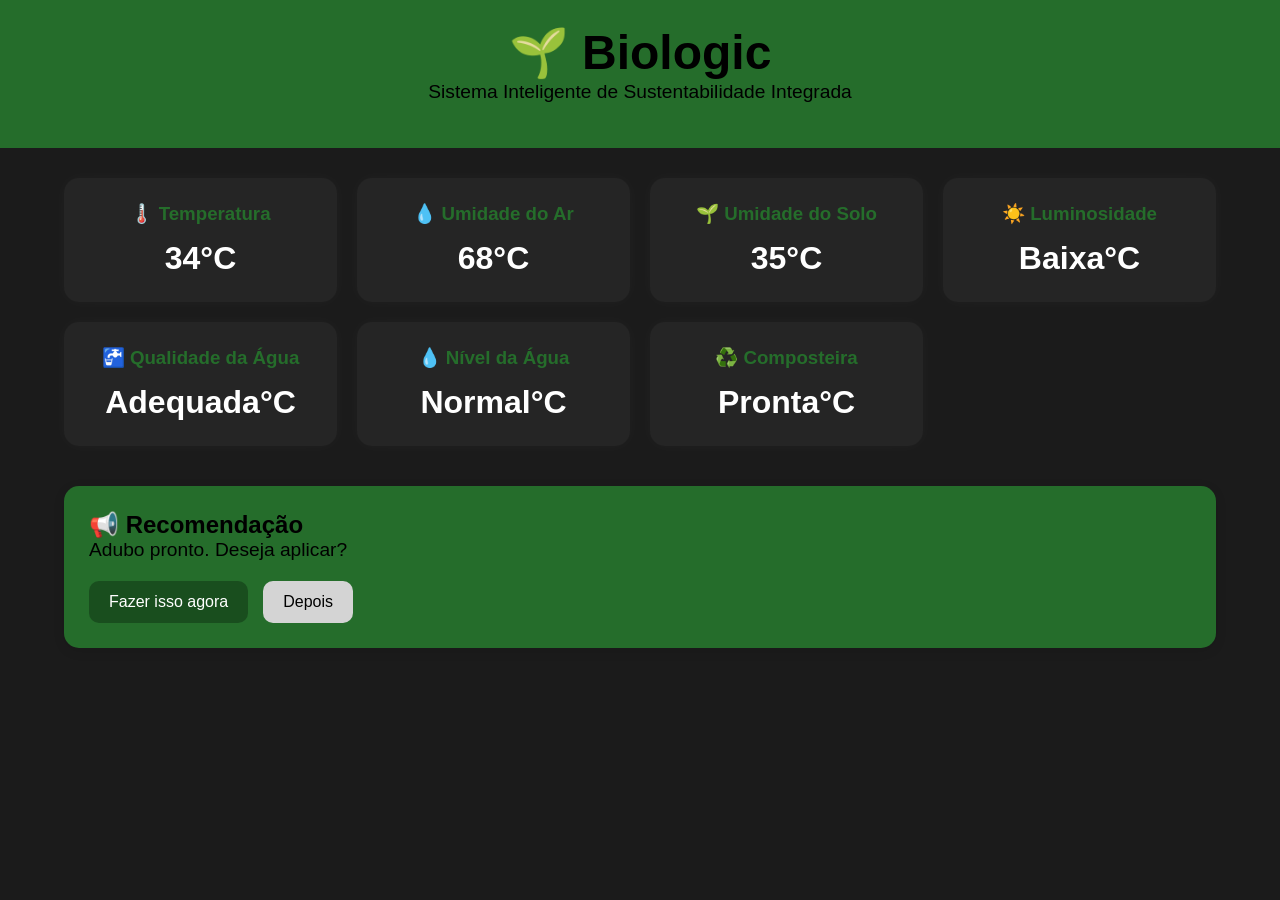
==== index.html @ 2f991cad "função atualizarCards ADD" ====
<!DOCTYPE html>
<html lang="pt-BR"></html>

<head>

<title>Biologic Dashboard</title>
<meta charset="UTF-8">
<meta name="viewport" content="width=device-width, initial-scale=1.0">
<link rel="stylesheet" href="style.css">
</head>


<body>

<header>
    <h1>🌱 Biologic</h1>
    <p>Sistema Inteligente de Sustentabilidade Integrada</p>
</header>

<main>  <section class="cards">
        <div class="card">
                <h3>🌡️ Temperatura</h3>
                <span id="temperatura">26°C</span>
            </div>

            <div class="card">
                <h3>💧 Umidade do Ar</h3>
                <span id="umidadeAr">68%</span>
            </div>

            <div class="card">
                <h3>🌱 Umidade do Solo</h3>
                <span id="umidadeSolo">35%</span>
            </div>

            <div class="card">
                <h3>☀️ Luminosidade</h3>
                <span id="luminosidade">Baixa</span>
            </div>

            <div class="card">
                <h3>🚰 Qualidade da Água</h3>
                <span id="qualidadeAgua">Adequada</span>
            </div>

            <div class="card">
                <h3>💧 Nível da Água</h3>
                <span id="nivelAgua">Adequado</span>
            </div>

            <div class="card">
                <h3>♻️ Composteira</h3>
                <span id="composteira">Adubo Pronto</span>
            </div>

        </section>

        <section class="alerta">

            <h2>📢 Recomendação</h2>
            <p id="mensagem">
                Adubo pronto. Deseja aplicar?
            </p>

            <div class="botoes">
            <button class="btn-verde">
                Fazer isso agora
            </button>

            <button class="btn-branco">
                Depois
            </button>
            </div>

        </section></main>
<script src="script.js"></script>
</body>
---- style.css ----
/* ==========================
   ESTILOS GERAIS
========================== */

*{
    margin:0;
    padding:0;
    box-sizing:border-box;
    font-family:Arial, Helvetica, sans-serif;
}

body{
    background:rgb(27, 27, 27);
    min-height:100vh;
}

/* ==========================
   CABEÇALHO
========================== */

header{
    background:#256D2B;
    color:black;
    text-align:center;
    padding:25px;
}

header h1{
    font-size:3rem;
}

header p{
    font-size:1.2rem;
    margin-bottom:20px;
}

/* ==========================
   CONTEÚDO PRINCIPAL
========================== */

main{
    width: 90%;
    margin: auto;
    padding: 30px 0;
}

/* ==========================
   CARDS DOS SENSORES
========================== */
.cards{
    display:grid;
    grid-template-columns:repeat(auto-fit,minmax(250px,1fr));
    gap:20px;
}

.card{
    color: #256D2B;
    background:#252525;
    border-radius:15px;
    padding:25px;
    text-align:center;
    box-shadow:0 0 15px rgba(255,255,255,.03);
    transition:.3s;
    }

.card:hover{
    transform:translateY(-5px);
}
.card h3{
    color:#256D2B;
    margin-bottom:15px;
}

.card span{
    color:white;
    font-size:2rem;
    font-weight:bold;
}
/* ==========================
   ÁREA DE RECOMENDAÇÃO
========================== */

.alerta{
    margin-top:40px;
    background:#256D2B;
    border-radius:15px;
    padding:25px;
    box-shadow:0 3px 12px rgba(0,0,0,.1);
}

.alerta p{
    font-size:1.2rem;
    margin-bottom:20px;
}
/* ==========================
   BOTÕES
========================== */

.botoes{
    display:flex;
    gap:15px;
}

button{
    border:none;
    cursor:pointer;
    padding:12px 20px;
    border-radius:10px;
    font-size:1rem;
}

.btn-verde{
    background:#194e1e;
    color:white;
}

.btn-branco{
    background:#d4d4d4;
}
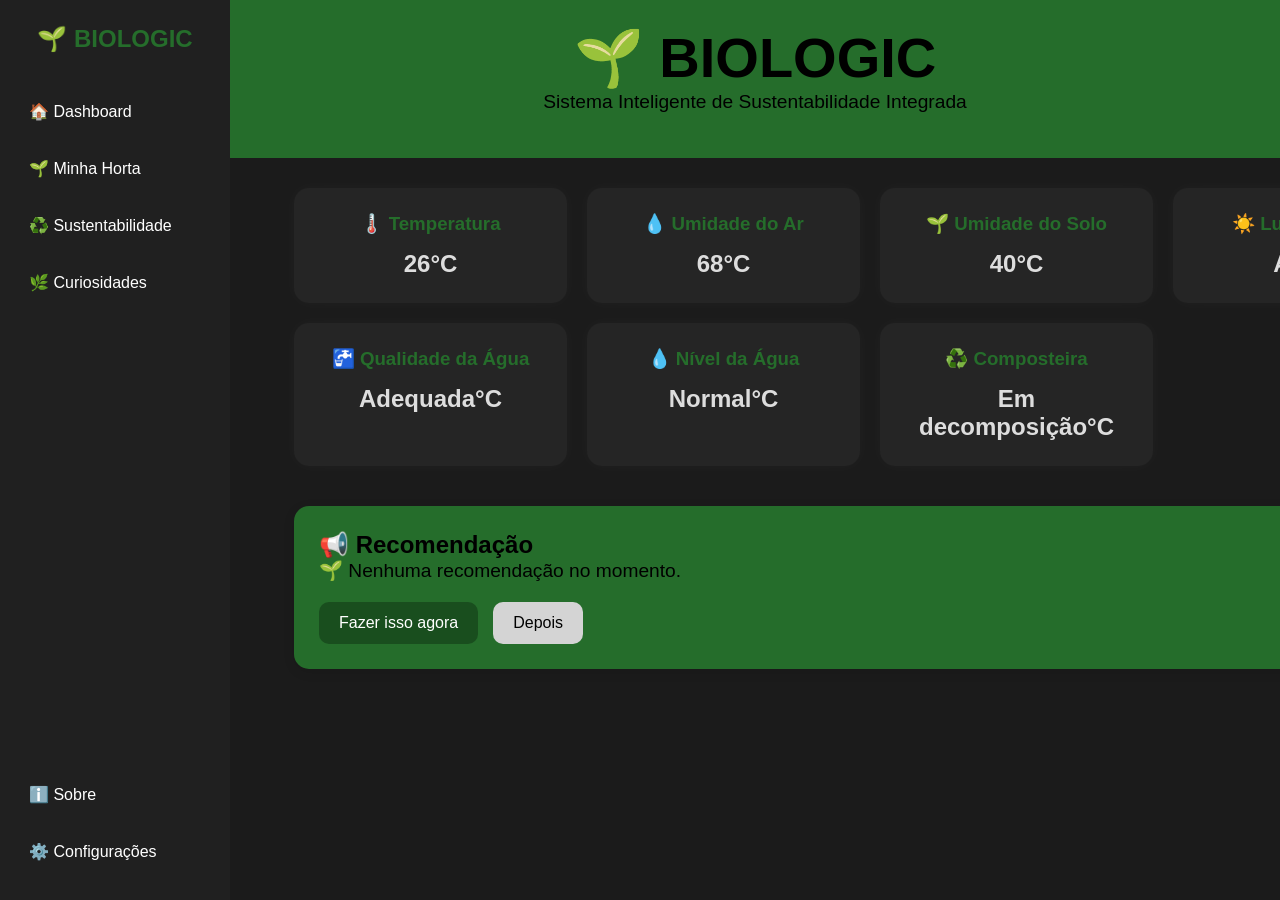
==== commit 7c5bb588: "sidebar ADD arq horta.html ADD" ====
--- a/index.html
+++ b/index.html
@@ -1,5 +1,5 @@
 <!DOCTYPE html>
-<html lang="pt-BR"></html>
+<html lang="pt-BR">
 
 <head>
 
@@ -12,8 +12,28 @@
 
 <body>
 
+<aside class="sidebar">
+
+    <h2>🌱 BIOLOGIC</h2>
+
+    <nav>
+        <a href="index.html">🏠 Dashboard</a>
+        <a href="horta.html">🌱 Minha Horta</a>
+        <a href="#">♻️ Sustentabilidade</a>
+        <a href="#">🌿 Curiosidades</a>
+    </nav>
+
+    <div class="sidebar-bottom">
+        <a href="#">ℹ️ Sobre</a>
+        <a href="#">⚙️ Configurações</a>
+    </div>
+
+</aside>
+
+
+
 <header>
-    <h1>🌱 Biologic</h1>
+    <h1>🌱 BIOLOGIC</h1>
     <p>Sistema Inteligente de Sustentabilidade Integrada</p>
 </header>
 
@@ -74,4 +94,5 @@
 
         </section></main>
 <script src="script.js"></script>
-</body>+</body>
+</html>
--- a/style.css
+++ b/style.css
@@ -15,6 +15,56 @@
 }
 
 /* ==========================
+   SIDEBAR
+========================== */
+
+.sidebar{
+    position:fixed;
+    left:0;
+    top:0;
+    width:230px;
+    height:100vh;
+
+    background:#202020;
+    padding:25px 15px;
+
+    display:flex;
+    flex-direction:column;
+}
+
+.sidebar h2{
+    color:#256D2B;
+    text-align:center;
+    margin-bottom:35px;
+}
+
+.sidebar nav{
+    display:flex;
+    flex-direction:column;
+    gap:10px;
+}
+
+.sidebar a{
+    color:white;
+    text-decoration:none;
+    padding:14px;
+    border-radius:10px;
+
+    transition:.2s;
+}
+
+.sidebar a:hover{
+    background:#256D2B;
+}
+
+.sidebar-bottom{
+    margin-top:auto;
+
+    display:flex;
+    flex-direction:column;
+    gap:10px;
+}
+/* ==========================
    CABEÇALHO
 ========================== */
 
@@ -23,10 +73,11 @@
     color:black;
     text-align:center;
     padding:25px;
+    margin-left:230px;
 }
 
 header h1{
-    font-size:3rem;
+    font-size:3.5rem;
 }
 
 header p{
@@ -39,9 +90,10 @@
 ========================== */
 
 main{
-    width: 90%;
-    margin: auto;
-    padding: 30px 0;
+    width:90%;
+    margin:auto;
+    margin-left:calc(230px + 5%);
+    padding:30px 0;
 }
 
 /* ==========================
@@ -72,8 +124,8 @@
 }
 
 .card span{
-    color:white;
-    font-size:2rem;
+    color:rgba(255, 255, 255, 0.849);
+    font-size:1.5rem;
     font-weight:bold;
 }
 /* ==========================
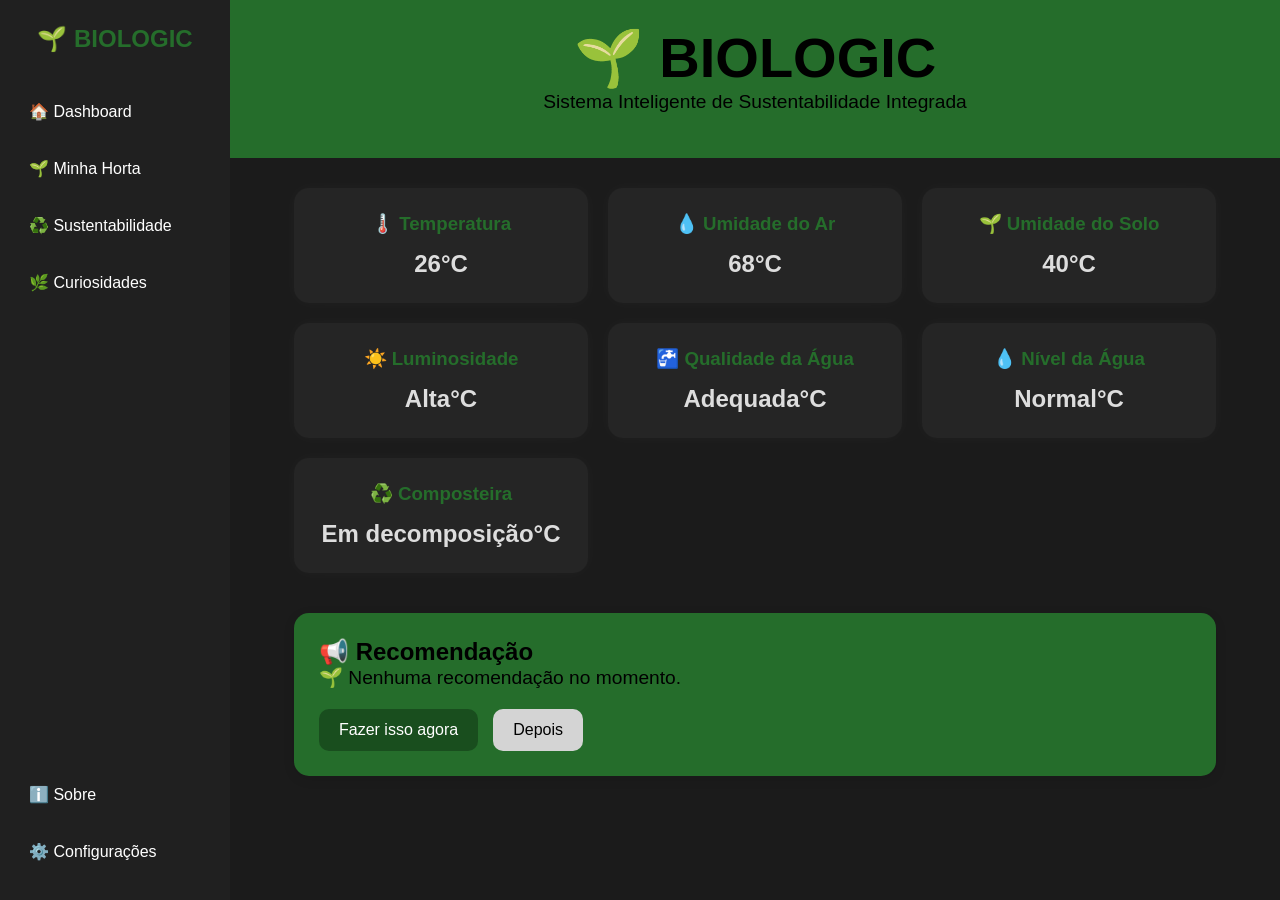
==== commit b6f82905: "Corrige o caminho das páginas" ====
--- a/index.html
+++ b/index.html
@@ -1,98 +1,107 @@
-<!DOCTYPE html>
-<html lang="pt-BR">
-
-<head>
-
-<title>Biologic Dashboard</title>
-<meta charset="UTF-8">
-<meta name="viewport" content="width=device-width, initial-scale=1.0">
-<link rel="stylesheet" href="style.css">
-</head>
-
-
-<body>
-
-<aside class="sidebar">
-
-    <h2>🌱 BIOLOGIC</h2>
-
-    <nav>
-        <a href="index.html">🏠 Dashboard</a>
-        <a href="horta.html">🌱 Minha Horta</a>
-        <a href="#">♻️ Sustentabilidade</a>
-        <a href="#">🌿 Curiosidades</a>
-    </nav>
-
-    <div class="sidebar-bottom">
-        <a href="#">ℹ️ Sobre</a>
-        <a href="#">⚙️ Configurações</a>
-    </div>
-
-</aside>
-
-
-
-<header>
-    <h1>🌱 BIOLOGIC</h1>
-    <p>Sistema Inteligente de Sustentabilidade Integrada</p>
-</header>
-
-<main>  <section class="cards">
-        <div class="card">
-                <h3>🌡️ Temperatura</h3>
-                <span id="temperatura">26°C</span>
-            </div>
-
-            <div class="card">
-                <h3>💧 Umidade do Ar</h3>
-                <span id="umidadeAr">68%</span>
-            </div>
-
-            <div class="card">
-                <h3>🌱 Umidade do Solo</h3>
-                <span id="umidadeSolo">35%</span>
-            </div>
-
-            <div class="card">
-                <h3>☀️ Luminosidade</h3>
-                <span id="luminosidade">Baixa</span>
-            </div>
-
-            <div class="card">
-                <h3>🚰 Qualidade da Água</h3>
-                <span id="qualidadeAgua">Adequada</span>
-            </div>
-
-            <div class="card">
-                <h3>💧 Nível da Água</h3>
-                <span id="nivelAgua">Adequado</span>
-            </div>
-
-            <div class="card">
-                <h3>♻️ Composteira</h3>
-                <span id="composteira">Adubo Pronto</span>
-            </div>
-
-        </section>
-
-        <section class="alerta">
-
-            <h2>📢 Recomendação</h2>
-            <p id="mensagem">
-                Adubo pronto. Deseja aplicar?
-            </p>
-
-            <div class="botoes">
-            <button class="btn-verde">
-                Fazer isso agora
-            </button>
-
-            <button class="btn-branco">
-                Depois
-            </button>
-            </div>
-
-        </section></main>
-<script src="script.js"></script>
-</body>
+<!DOCTYPE html>
+<html lang="pt-BR">
+
+<head>
+
+<title>Biologic Dashboard</title>
+<meta charset="UTF-8">
+<meta name="viewport" content="width=device-width, initial-scale=1.0">
+
+<link rel="stylesheet" href="codigo/home/style.css">
+
+</head>
+
+<body>
+
+<aside class="sidebar">
+
+    <h2>🌱 BIOLOGIC</h2>
+
+    <nav>
+        <a href="index.html">🏠 Dashboard</a>
+        <a href="codigo/minha_horta/horta.html">🌱 Minha Horta</a>
+        <a href="codigo/sustentabilidade/sustentabilidade.html">♻️ Sustentabilidade</a>
+        <a href="#">🌿 Curiosidades</a>
+    </nav>
+
+    <div class="sidebar-bottom">
+        <a href="#">ℹ️ Sobre</a>
+        <a href="#">⚙️ Configurações</a>
+    </div>
+
+</aside>
+
+<header>
+    <h1>🌱 BIOLOGIC</h1>
+    <p>Sistema Inteligente de Sustentabilidade Integrada</p>
+</header>
+
+<main>
+
+    <section class="cards">
+
+        <div class="card">
+            <h3>🌡️ Temperatura</h3>
+            <span id="temperatura">26°C</span>
+        </div>
+
+        <div class="card">
+            <h3>💧 Umidade do Ar</h3>
+            <span id="umidadeAr">68%</span>
+        </div>
+
+        <div class="card">
+            <h3>🌱 Umidade do Solo</h3>
+            <span id="umidadeSolo">35%</span>
+        </div>
+
+        <div class="card">
+            <h3>☀️ Luminosidade</h3>
+            <span id="luminosidade">Baixa</span>
+        </div>
+
+        <div class="card">
+            <h3>🚰 Qualidade da Água</h3>
+            <span id="qualidadeAgua">Adequada</span>
+        </div>
+
+        <div class="card">
+            <h3>💧 Nível da Água</h3>
+            <span id="nivelAgua">Adequado</span>
+        </div>
+
+        <div class="card">
+            <h3>♻️ Composteira</h3>
+            <span id="composteira">Adubo Pronto</span>
+        </div>
+
+    </section>
+
+    <section class="alerta">
+
+        <h2>📢 Recomendação</h2>
+
+        <p id="mensagem">
+            Adubo pronto. Deseja aplicar?
+        </p>
+
+        <div class="botoes">
+
+            <button class="btn-verde">
+                Fazer isso agora
+            </button>
+
+            <button class="btn-branco">
+                Depois
+            </button>
+
+        </div>
+
+    </section>
+
+</main>
+
+<script src="codigo/home/script.js"></script>
+
+</body>
 </html>
--- a/codigo/home/style.css
+++ b/codigo/home/style.css
@@ -0,0 +1,170 @@
+/* ==========================
+   ESTILOS GERAIS
+========================== */
+
+*{
+    margin:0;
+    padding:0;
+    box-sizing:border-box;
+    font-family:Arial, Helvetica, sans-serif;
+}
+
+body{
+    background:rgb(27, 27, 27);
+    min-height:100vh;
+}
+
+/* ==========================
+   SIDEBAR
+========================== */
+
+.sidebar{
+    position:fixed;
+    left:0;
+    top:0;
+    width:230px;
+    height:100vh;
+
+    background:#202020;
+    padding:25px 15px;
+
+    display:flex;
+    flex-direction:column;
+}
+
+.sidebar h2{
+    color:#256D2B;
+    text-align:center;
+    margin-bottom:35px;
+}
+
+.sidebar nav{
+    display:flex;
+    flex-direction:column;
+    gap:10px;
+}
+
+.sidebar a{
+    color:white;
+    text-decoration:none;
+    padding:14px;
+    border-radius:10px;
+
+    transition:.2s;
+}
+
+.sidebar a:hover{
+    background:#256D2B;
+}
+
+.sidebar-bottom{
+    margin-top:auto;
+
+    display:flex;
+    flex-direction:column;
+    gap:10px;
+}
+/* ==========================
+   CABEÇALHO
+========================== */
+
+header{
+    background:#256D2B;
+    color:black;
+    text-align:center;
+    padding:25px;
+    margin-left:230px;
+}
+
+header h1{
+    font-size:3.5rem;
+}
+
+header p{
+    font-size:1.2rem;
+    margin-bottom:20px;
+}
+
+/* ==========================
+   CONTEÚDO PRINCIPAL
+========================== */
+
+main{
+    margin-left:230px;
+    width:calc(100% - 230px);
+    padding:30px 5%;
+}
+
+/* ==========================
+   CARDS DOS SENSORES
+========================== */
+.cards{
+    display:grid;
+    grid-template-columns:repeat(auto-fit,minmax(250px,1fr));
+    gap:20px;
+}
+
+.card{
+    color: #256D2B;
+    background:#252525;
+    border-radius:15px;
+    padding:25px;
+    text-align:center;
+    box-shadow:0 0 15px rgba(255,255,255,.03);
+    transition:.3s;
+    }
+
+.card:hover{
+    transform:translateY(-5px);
+}
+.card h3{
+    color:#256D2B;
+    margin-bottom:15px;
+}
+
+.card span{
+    color:rgba(255, 255, 255, 0.849);
+    font-size:1.5rem;
+    font-weight:bold;
+}
+/* ==========================
+   ÁREA DE RECOMENDAÇÃO
+========================== */
+
+.alerta{
+    margin-top:40px;
+    background:#256D2B;
+    border-radius:15px;
+    padding:25px;
+    box-shadow:0 3px 12px rgba(0,0,0,.1);
+}
+
+.alerta p{
+    font-size:1.2rem;
+    margin-bottom:20px;
+}
+/* ==========================
+   BOTÕES
+========================== */
+
+.botoes{
+    display:flex;
+    gap:15px;
+}
+
+button{
+    border:none;
+    cursor:pointer;
+    padding:12px 20px;
+    border-radius:10px;
+    font-size:1rem;
+}
+
+.btn-verde{
+    background:#194e1e;
+    color:white;
+}
+
+.btn-branco{
+    background:#d4d4d4;
+}
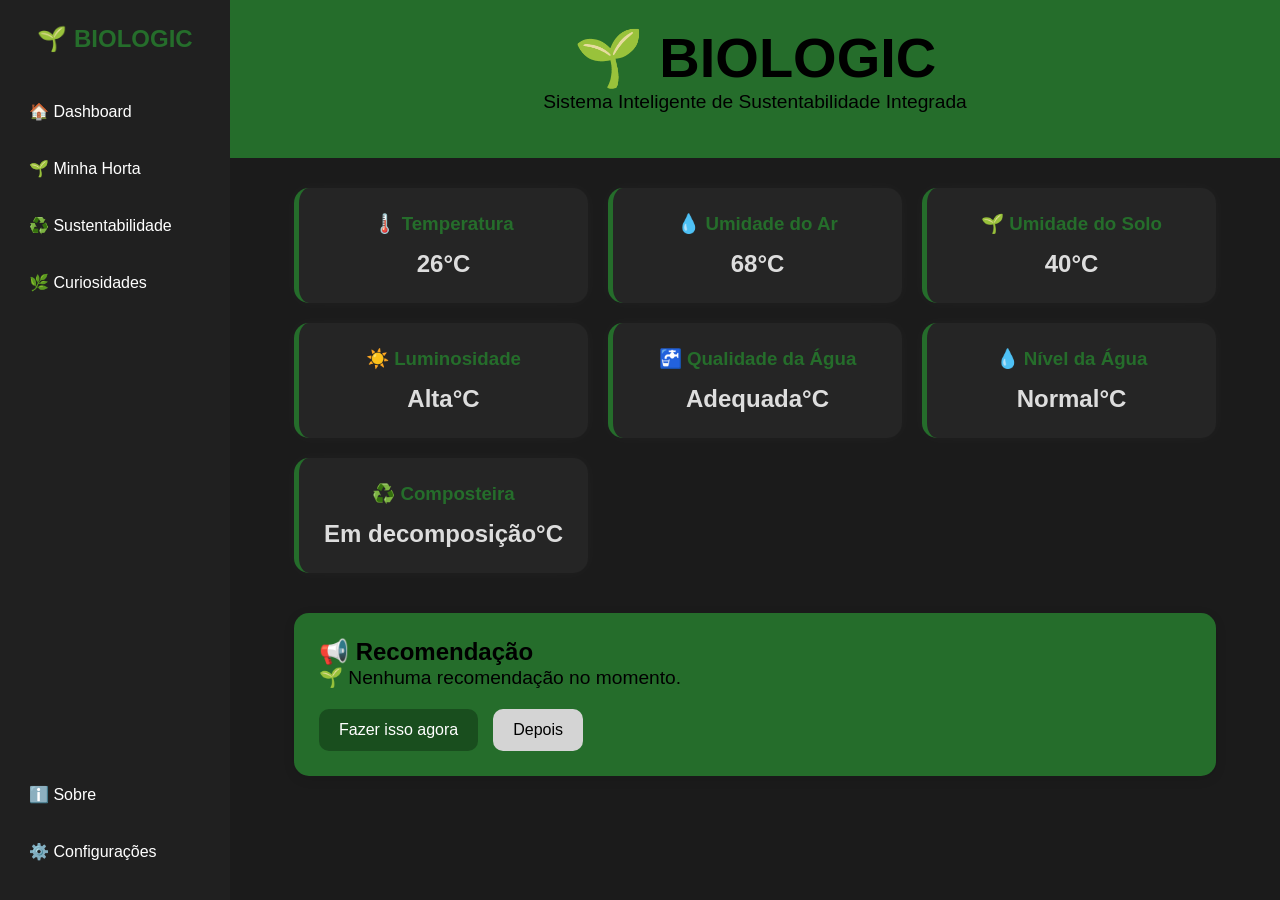
==== commit 95599c3e: "caminho sidebar../curiosidade html ADD" ====
--- a/index.html
+++ b/index.html
@@ -18,10 +18,10 @@
     <h2>🌱 BIOLOGIC</h2>
 
     <nav>
-        <a href="index.html">🏠 Dashboard</a>
+        <a href="../../index.html">🏠 Dashboard</a>
         <a href="codigo/minha_horta/horta.html">🌱 Minha Horta</a>
         <a href="codigo/sustentabilidade/sustentabilidade.html">♻️ Sustentabilidade</a>
-        <a href="#">🌿 Curiosidades</a>
+        <a href="codigo/curiosidades/curiosidades.html">🌿 Curiosidades</a>
     </nav>
 
     <div class="sidebar-bottom">
--- a/codigo/home/style.css
+++ b/codigo/home/style.css
@@ -112,6 +112,7 @@
     text-align:center;
     box-shadow:0 0 15px rgba(255,255,255,.03);
     transition:.3s;
+    border-left: 5px solid #256D2B;
     }
 
 .card:hover{
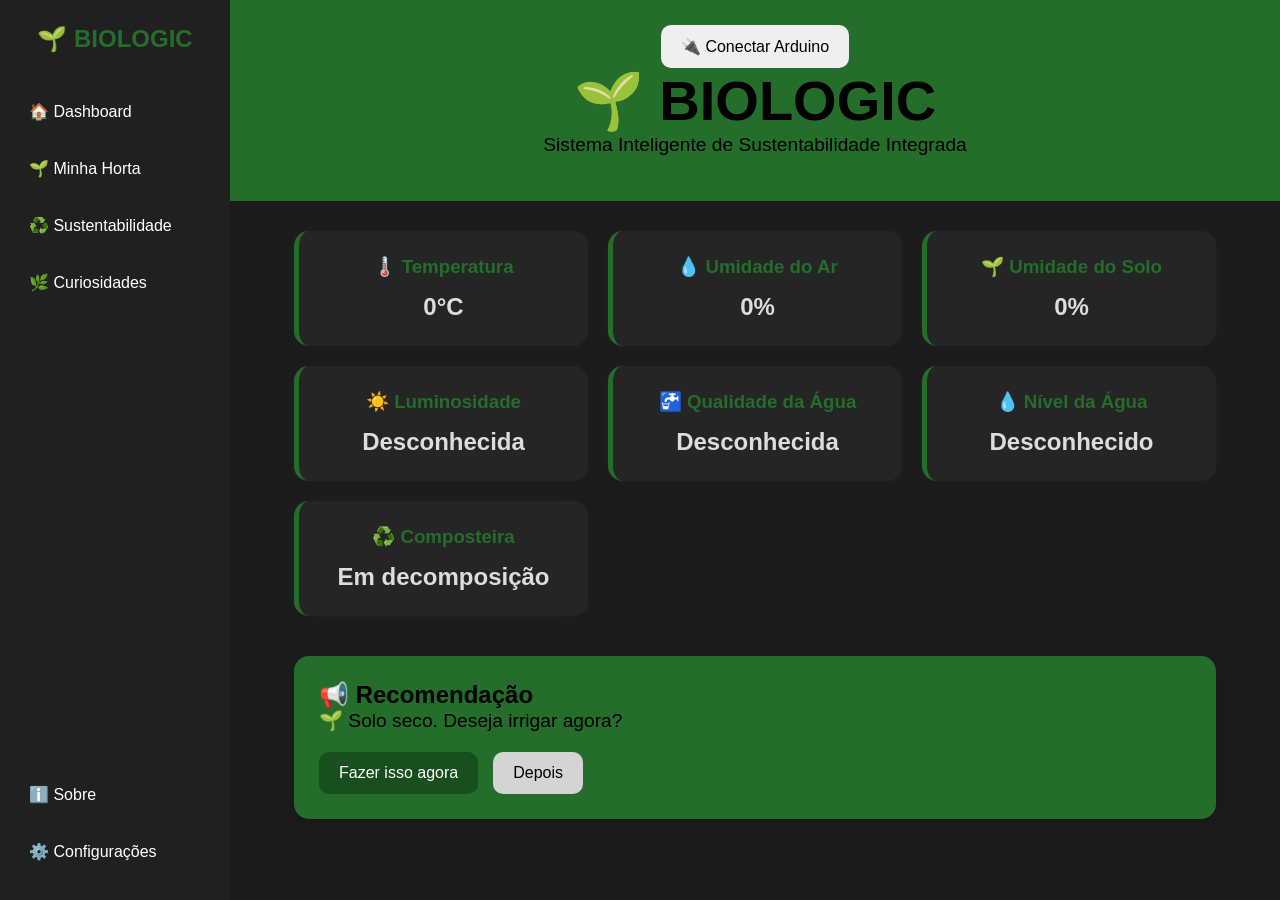
==== commit f7fcd02c: "button_ conectar arduino ADD" ====
--- a/index.html
+++ b/index.html
@@ -18,20 +18,23 @@
     <h2>🌱 BIOLOGIC</h2>
 
     <nav>
-        <a href="../../index.html">🏠 Dashboard</a>
+        <a href="index.html">🏠 Dashboard</a>
         <a href="codigo/minha_horta/horta.html">🌱 Minha Horta</a>
         <a href="codigo/sustentabilidade/sustentabilidade.html">♻️ Sustentabilidade</a>
         <a href="codigo/curiosidades/curiosidades.html">🌿 Curiosidades</a>
     </nav>
 
     <div class="sidebar-bottom">
-        <a href="#">ℹ️ Sobre</a>
+        <a href="codigo/sobre/sobre.html">ℹ️ Sobre</a>
         <a href="#">⚙️ Configurações</a>
     </div>
 
 </aside>
 
 <header>
+<button onclick="conectarArduino()">
+    🔌 Conectar Arduino
+</button>
     <h1>🌱 BIOLOGIC</h1>
     <p>Sistema Inteligente de Sustentabilidade Integrada</p>
 </header>
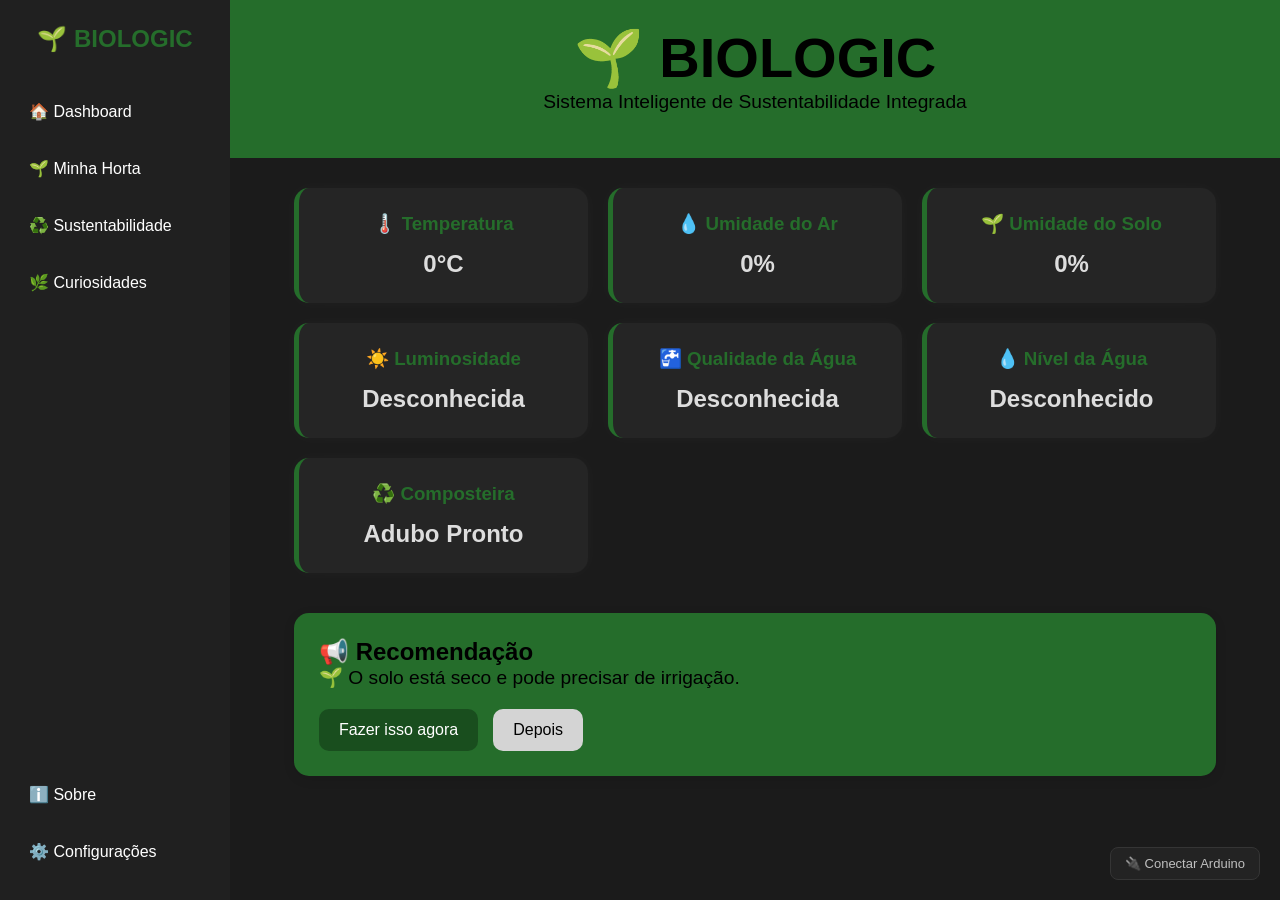
==== commit e720407c: "pop up de recomendação ADD" ====
--- a/index.html
+++ b/index.html
@@ -104,6 +104,37 @@
 
 </main>
 
+<!-- POP-UP DE RECOMENDAÇÃO -->
+<div id="popupRecomendacao" class="popup-overlay">
+
+    <div class="popup">
+
+        <button class="popup-fechar" onclick="fecharPopup()">
+            ×
+        </button>
+
+        <h2 id="popupTitulo">
+            🌱 Recomendação
+        </h2>
+
+        <div id="popupConteudo">
+            <!-- Conteúdo inserido pelo JavaScript -->
+        </div>
+
+        <div class="popup-acoes">
+            <button id="popupAcao" class="btn-verde">
+                Fazer isso agora
+            </button>
+
+            <button class="btn-branco" onclick="fecharPopup()">
+                Fechar
+            </button>
+        </div>
+
+    </div>
+
+</div>
+
 <script src="codigo/home/script.js"></script>
 
 </body>
--- a/codigo/home/style.css
+++ b/codigo/home/style.css
@@ -85,6 +85,31 @@
     margin-bottom:20px;
 }
 
+/* Botão de conexão com o Arduino */
+button[onclick="conectarArduino()"] {
+    position: fixed;
+    bottom: 20px;
+    right: 20px;
+
+    background: #252525;
+    color: #dcdcdc;
+
+    border: 1px solid #3a3a3a;
+    border-radius: 8px;
+
+    padding: 8px 14px;
+
+    font-size: 13px;
+    cursor: pointer;
+
+    opacity: 0.85;
+    transition: 0.2s;
+}
+
+button[onclick="conectarArduino()"]:hover {
+    background: #333333;
+    opacity: 1;
+}
 /* ==========================
    CONTEÚDO PRINCIPAL
 ========================== */
@@ -168,4 +193,133 @@
 
 .btn-branco{
     background:#d4d4d4;
+}
+
+/* ==========================================
+   POP-UP DE RECOMENDAÇÃO
+   ========================================== */
+
+.popup-overlay {
+
+    position: fixed;
+
+    inset: 0;
+
+    background: rgba(0, 0, 0, 0.45);
+
+    display: none;
+
+    align-items: center;
+    justify-content: center;
+
+    z-index: 1000;
+
+    padding: 20px;
+}
+
+
+.popup-overlay.ativo {
+
+    display: flex;
+
+}
+
+
+.popup {
+
+    position: relative;
+
+    background: rgb(20, 20, 20);
+
+    color: #dcdcdc;
+    width: 100%;
+
+    max-width: 550px;
+
+    max-height: 85vh;
+
+    overflow-y: auto;
+
+    border-radius: 16px;
+
+    padding: 30px;
+
+    box-shadow: 0 10px 40px #194e1e;
+
+}
+
+
+.popup h2 {
+
+    margin-top: 0;
+
+    margin-bottom: 20px;
+
+}
+
+
+.popup h3 {
+
+    margin-top: 20px;
+
+    margin-bottom: 8px;
+
+}
+
+
+.popup p {
+
+    line-height: 1.6;
+
+}
+
+
+.popup ol {
+
+    padding-left: 25px;
+
+    line-height: 1.8;
+
+}
+
+
+.popup-fechar {
+
+    position: absolute;
+
+    top: 12px;
+    right: 15px;
+
+    border: none;
+
+    background: none;
+
+    font-size: 28px;
+
+    cursor: pointer;
+
+}
+
+
+.popup-acoes {
+
+    display: flex;
+
+    gap: 10px;
+
+    margin-top: 25px;
+
+    flex-wrap: wrap;
+
+}
+
+
+.popup-acoes button {
+
+    padding: 10px 18px;
+
+    border-radius: 8px;
+
+    cursor: pointer;
+
 }
